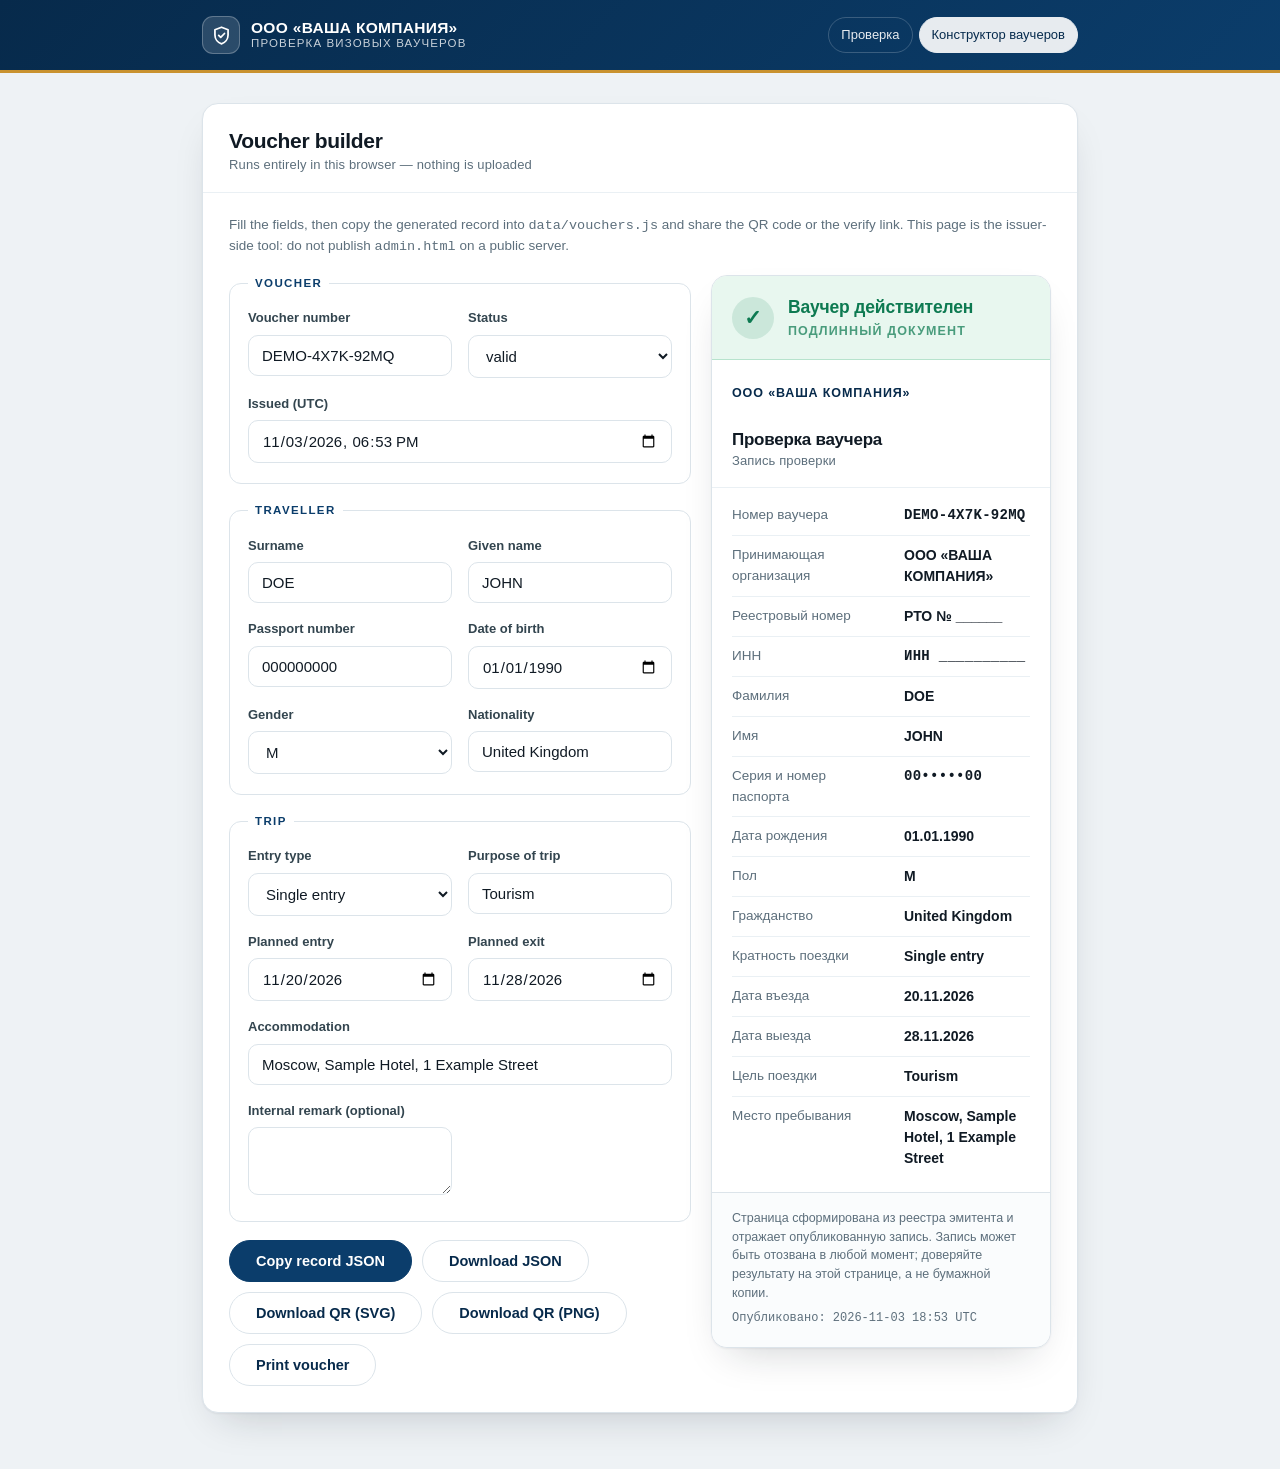
==== admin.html @ 79bb1c5e "Voucher verification site" ====
<!DOCTYPE html>
<html lang="en">
<head>
<meta charset="utf-8">
<meta name="viewport" content="width=device-width, initial-scale=1">
<meta name="robots" content="noindex, nofollow">
<title>Voucher builder (private)</title>
<link rel="icon" href="data:image/svg+xml,%3Csvg xmlns='http://www.w3.org/2000/svg' viewBox='0 0 24 24'%3E%3Crect width='24' height='24' rx='6' fill='%230e6d7a'/%3E%3Cpath d='M12 4.5 6 7v5c0 3.9 2.6 7.3 6 8.4 3.4-1.1 6-4.5 6-8.4V7l-6-2.5Z' fill='none' stroke='%23fff' stroke-width='1.7'/%3E%3Cpath d='m9 11.6 2.1 2.1 3.9-4' fill='none' stroke='%23fff' stroke-width='1.7' stroke-linecap='round' stroke-linejoin='round'/%3E%3C/svg%3E">
<link rel="stylesheet" href="assets/style.css">
</head>
<body data-page="admin">
<div data-topbar></div>
<main class="wrap" id="app">
  <noscript>
    <p style="padding:16px;background:#fff;border:1px solid #dce4ea;border-radius:12px">
      Для конструктора ваучеров требуется JavaScript.
    </p>
  </noscript>
</main>
<script src="data/vouchers.js?v=4"></script>
<script src="qrcode.js"></script>
<script src="app.js?v=4"></script>
</body>
</html>
---- assets/style.css ----
/* ==========================================================================
   Visa Voucher Verification Portal
   Original theme - not copied from any third-party site.
   ========================================================================== */

:root {
  --ink: #101a24;
  --ink-soft: #33454f;
  --muted: #5d6f7c;
  --paper: #eef2f5;
  --card: #ffffff;
  --line: #dce4ea;
  --line-soft: #eaf0f4;

  --accent: #0b3d6b;
  --accent-deep: #072a4b;
  --accent-soft: #eaf1f8;
  --gold: #c9922f;

  --ok: #0d7a51;
  --ok-bg: #e8f7ef;
  --ok-line: #b7e3cd;
  --bad: #a3232b;
  --bad-bg: #fdecec;
  --bad-line: #f2c2c3;
  --warn: #8a5a00;
  --warn-bg: #fdf4e2;
  --warn-line: #f0dcb4;

  --radius: 16px;
  --shadow: 0 1px 2px rgba(16, 26, 36, .05), 0 18px 40px -18px rgba(16, 26, 36, .22);
  --mono: ui-monospace, SFMono-Regular, "SF Mono", Menlo, Consolas, "Liberation Mono", monospace;
  --sans: -apple-system, BlinkMacSystemFont, "Segoe UI", Roboto, "Helvetica Neue", Arial, sans-serif;
}

* { box-sizing: border-box; }

html { -webkit-text-size-adjust: 100%; }

body {
  margin: 0;
  min-height: 100vh;
  font-family: var(--sans);
  font-size: 15px;
  line-height: 1.5;
  color: var(--ink);
  background:
    radial-gradient(1200px 500px at 50% -260px, #ffffff 0%, rgba(255, 255, 255, 0) 70%),
    var(--paper);
  -webkit-font-smoothing: antialiased;
}

/* ---------- Top bar ---------- */

.topbar {
  background: linear-gradient(135deg, var(--accent-deep) 0%, var(--accent) 100%);
  color: #fff;
  border-bottom: 3px solid var(--gold);
}

.topbar-inner {
  max-width: 920px;
  margin: 0 auto;
  padding: 16px 22px;
  display: flex;
  align-items: center;
  gap: 14px;
  flex-wrap: wrap;
}

.brand {
  display: flex;
  align-items: center;
  gap: 11px;
  text-decoration: none;
  color: inherit;
}

.brand-mark {
  width: 38px;
  height: 38px;
  border-radius: 11px;
  background: rgba(255, 255, 255, .14);
  border: 1px solid rgba(255, 255, 255, .25);
  display: grid;
  place-items: center;
  flex: none;
}

.brand-name {
  font-weight: 700;
  letter-spacing: .02em;
  font-size: 15.5px;
  line-height: 1.2;
}

.brand-sub {
  display: block;
  font-size: 11.5px;
  font-weight: 500;
  letter-spacing: .1em;
  text-transform: uppercase;
  opacity: .78;
}

.topbar-links {
  margin-left: auto;
  display: flex;
  gap: 6px;
  flex-wrap: wrap;
}

.topbar-links a {
  color: #fff;
  text-decoration: none;
  font-size: 13px;
  font-weight: 500;
  padding: 7px 12px;
  border-radius: 999px;
  border: 1px solid rgba(255, 255, 255, .22);
  opacity: .9;
  transition: background .15s ease, opacity .15s ease;
}

.topbar-links a:hover { background: rgba(255, 255, 255, .14); opacity: 1; }
.topbar-links a[aria-current="page"] { background: #fff; color: var(--accent-deep); border-color: #fff; }

/* ---------- Layout ---------- */

.wrap {
  max-width: 920px;
  margin: 0 auto;
  padding: 30px 22px 56px;
}

.card {
  background: var(--card);
  border: 1px solid var(--line);
  border-radius: var(--radius);
  box-shadow: var(--shadow);
  overflow: hidden;
}

.card + .card { margin-top: 20px; }

/* ---------- Status banner ---------- */

.status {
  display: flex;
  align-items: center;
  gap: 14px;
  padding: 18px 26px;
  border-bottom: 1px solid var(--line);
}

.status-icon {
  width: 42px;
  height: 42px;
  border-radius: 50%;
  display: grid;
  place-items: center;
  flex: none;
  font-size: 21px;
  font-weight: 700;
}

.status-text strong {
  display: block;
  font-size: 17.5px;
  letter-spacing: -.01em;
}

.status-text span {
  display: block;
  font-size: 12.5px;
  letter-spacing: .09em;
  text-transform: uppercase;
  font-weight: 600;
  opacity: .72;
  margin-top: 2px;
}

.status--valid { background: var(--ok-bg); color: var(--ok); border-bottom-color: var(--ok-line); }
.status--valid .status-icon { background: rgba(13, 122, 81, .13); }

.status--revoked,
.status--notfound { background: var(--bad-bg); color: var(--bad); border-bottom-color: var(--bad-line); }
.status--revoked .status-icon,
.status--notfound .status-icon { background: rgba(163, 35, 43, .12); }

.status--expired { background: var(--warn-bg); color: var(--warn); border-bottom-color: var(--warn-line); }
.status--expired .status-icon { background: rgba(138, 90, 0, .12); }

/* ---------- Document head ---------- */

.doc-org {
  margin: 0 0 6px;
  font-size: 12.5px;
  font-weight: 700;
  letter-spacing: .07em;
  text-transform: uppercase;
  color: var(--accent-deep);
}

.doc-head {
  padding: 24px 26px 18px;
  border-bottom: 1px solid var(--line-soft);
  display: flex;
  align-items: flex-start;
  gap: 20px;
  flex-wrap: wrap;
}

.doc-title {
  margin: 0;
  font-size: 21px;
  letter-spacing: -.015em;
  line-height: 1.25;
}

.doc-title-sub {
  display: block;
  margin-top: 3px;
  font-size: 13px;
  font-weight: 400;
  color: var(--muted);
  letter-spacing: .01em;
}

.doc-badge {
  margin-left: auto;
  font-family: var(--mono);
  font-size: 12.5px;
  font-weight: 600;
  letter-spacing: .06em;
  color: var(--accent-deep);
  background: var(--accent-soft);
  border: 1px solid #cbe6ea;
  padding: 7px 12px;
  border-radius: 8px;
  white-space: nowrap;
}

/* ---------- Detail rows ---------- */

.rows {
  margin: 0;
  padding: 8px 26px 14px;
}

.rows > div {
  display: grid;
  grid-template-columns: minmax(215px, 36%) 1fr;
  gap: 3px 22px;
  padding: 12px 0;
  border-bottom: 1px solid var(--line-soft);
}

.rows > div:last-child { border-bottom: none; }

.rows dt {
  color: var(--muted);
  font-size: 13.5px;
}

.rows dt em {
  display: block;
  font-style: normal;
  font-size: 12px;
  opacity: .75;
  letter-spacing: .01em;
}

.rows dd {
  margin: 0;
  font-size: 15.5px;
  font-weight: 600;
  color: var(--ink);
  overflow-wrap: anywhere;
}

.rows dd.mono { font-family: var(--mono); font-size: 14.5px; letter-spacing: .02em; }

.section-label {
  padding: 18px 26px 0;
  font-size: 11.5px;
  font-weight: 700;
  letter-spacing: .13em;
  text-transform: uppercase;
  color: var(--accent);
}

/* ---------- QR block ---------- */

.qr-block {
  display: flex;
  gap: 20px;
  align-items: center;
  padding: 20px 26px 24px;
  border-top: 1px dashed var(--line);
  background: #fbfcfd;
}

.qr-frame {
  flex: none;
  width: 132px;
  height: 132px;
  padding: 8px;
  background: #fff;
  border: 1px solid var(--line);
  border-radius: 12px;
}

.qr-frame svg,
.qr-frame canvas { display: block; width: 100%; height: 100%; }

.qr-block--solo {
  justify-content: center;
  padding-top: 24px;
  padding-bottom: 24px;
}

.qr-note { font-size: 13px; color: var(--muted); margin: 0 0 6px; }
.qr-url {
  font-family: var(--mono);
  font-size: 12px;
  color: var(--ink-soft);
  background: #fff;
  border: 1px solid var(--line);
  border-radius: 8px;
  padding: 7px 10px;
  overflow-wrap: anywhere;
}

/* ---------- Footer ---------- */

.doc-foot {
  padding: 16px 26px 20px;
  border-top: 1px solid var(--line);
  background: #fafcfd;
  font-size: 12.5px;
  color: var(--muted);
}

.doc-foot p { margin: 0 0 6px; }
.doc-foot p:last-child { margin-bottom: 0; }

.verify-meta {
  margin: 0 0 10px;
  font-family: var(--mono);
  font-size: 12px;
}

.meta-row {
  display: flex;
  flex-wrap: wrap;
  gap: 4px 18px;
  font-family: var(--mono);
  font-size: 11.5px;
  letter-spacing: .01em;
  opacity: .9;
}

/* ---------- Forms ---------- */

.form-body { padding: 22px 26px 26px; }

.field { margin-bottom: 16px; }

.field label {
  display: block;
  font-size: 13px;
  font-weight: 600;
  color: var(--ink-soft);
  margin-bottom: 7px;
}

.field .hint {
  display: block;
  font-weight: 400;
  font-size: 12px;
  color: var(--muted);
  margin-top: 5px;
}

input[type="text"],
input[type="date"],
input[type="datetime-local"],
select,
textarea {
  width: 100%;
  font-family: inherit;
  font-size: 15px;
  color: var(--ink);
  background: #fff;
  border: 1.5px solid var(--line);
  border-radius: 10px;
  padding: 11px 13px;
  transition: border-color .15s ease, box-shadow .15s ease;
}

input:focus, select:focus, textarea:focus {
  outline: none;
  border-color: var(--accent);
  box-shadow: 0 0 0 3px rgba(14, 109, 122, .13);
}

.code-input {
  font-family: var(--mono);
  font-size: 18px;
  letter-spacing: .14em;
  text-transform: uppercase;
  text-align: center;
  padding: 14px 12px;
}

.btn {
  display: inline-flex;
  align-items: center;
  justify-content: center;
  gap: 8px;
  font-family: inherit;
  font-size: 14.5px;
  font-weight: 600;
  color: #fff;
  background: var(--accent);
  border: 1px solid var(--accent);
  border-radius: 999px;
  padding: 12px 26px;
  cursor: pointer;
  text-decoration: none;
  transition: background .15s ease, transform .06s ease;
}

.btn:hover { background: var(--accent-deep); border-color: var(--accent-deep); }
.btn:active { transform: translateY(1px); }

.btn--ghost {
  background: #fff;
  color: var(--accent-deep);
  border-color: var(--line);
}

.btn--ghost:hover { background: var(--accent-soft); border-color: #cbe6ea; }

.btn--sm { padding: 9px 16px; font-size: 13px; }
.btn--block { width: 100%; }

.btn-row { display: flex; flex-wrap: wrap; gap: 10px; align-items: center; }

/* ---------- Lookup hero ---------- */

.hero {
  padding: 30px 26px 26px;
  text-align: center;
}

.hero h1 {
  margin: 0 0 8px;
  font-size: 25px;
  letter-spacing: -.02em;
  line-height: 1.2;
}

.hero p {
  margin: 0 auto 22px;
  max-width: 480px;
  color: var(--muted);
  font-size: 14.5px;
}

.lookup { max-width: 420px; margin: 0 auto; text-align: left; }

.lookup .field { margin-bottom: 14px; }

.alert {
  margin: 14px 0 0;
  font-size: 13.5px;
  color: var(--bad);
  text-align: center;
}

.alert[hidden] { display: none; }

/* ---------- How it works ---------- */

.steps {
  display: grid;
  grid-template-columns: repeat(3, 1fr);
  gap: 14px;
  margin-top: 20px;
}

.step {
  background: #fff;
  border: 1px solid var(--line);
  border-radius: 14px;
  padding: 18px 18px 16px;
  box-shadow: 0 1px 2px rgba(16, 26, 36, .04);
}

.step-num {
  width: 26px;
  height: 26px;
  border-radius: 8px;
  display: grid;
  place-items: center;
  font-size: 12.5px;
  font-weight: 700;
  color: var(--accent-deep);
  background: var(--accent-soft);
  margin-bottom: 10px;
}

.step h3 { margin: 0 0 4px; font-size: 14px; }
.step p { margin: 0; font-size: 13px; color: var(--muted); }

/* ---------- Admin ---------- */

.grid-2 { display: grid; grid-template-columns: 1fr 1fr; gap: 0 16px; }

fieldset {
  border: 1px solid var(--line);
  border-radius: 12px;
  padding: 16px 18px 4px;
  margin: 0 0 18px;
}

legend {
  padding: 0 7px;
  font-size: 11.5px;
  font-weight: 700;
  letter-spacing: .12em;
  text-transform: uppercase;
  color: var(--accent);
}

.split {
  display: grid;
  grid-template-columns: minmax(0, 1fr) 340px;
  gap: 20px;
  align-items: start;
}

.sticky { position: sticky; top: 20px; }

.preview-card .doc-head,
.preview-card .rows,
.preview-card .doc-foot,
.preview-card .status,
.preview-card .qr-block { padding-left: 20px; padding-right: 20px; }

.preview-card .doc-title { font-size: 17px; }
.preview-card .rows dd { font-size: 14px; }
.preview-card .rows > div { grid-template-columns: minmax(150px, 44%) 1fr; padding: 9px 0; }

textarea {
  font-family: var(--mono);
  font-size: 12px;
  line-height: 1.55;
  resize: vertical;
  min-height: 150px;
}

.toast {
  position: fixed;
  left: 50%;
  bottom: 26px;
  transform: translate(-50%, 20px);
  background: var(--ink);
  color: #fff;
  font-size: 13.5px;
  font-weight: 500;
  padding: 10px 18px;
  border-radius: 999px;
  opacity: 0;
  pointer-events: none;
  transition: opacity .2s ease, transform .2s ease;
  z-index: 40;
}

.toast.is-on { opacity: 1; transform: translate(-50%, 0); }

/* ---------- Print ---------- */

@media print {
  @page { margin: 14mm; }

  body { background: #fff; font-size: 12px; }

  .topbar, .no-print, .btn, .btn-row, .toast, .steps, .hero p { display: none !important; }

  .wrap { max-width: none; padding: 0; }

  .card, .preview-card {
    border: 1px solid #c9d3da;
    border-radius: 6px;
    box-shadow: none;
  }

  .status { padding: 12px 18px !important; }
  .rows, .doc-foot, .doc-head, .qr-block { padding-left: 18px !important; padding-right: 18px !important; }
  .rows > div { padding: 7px 0; }
  .qr-block { break-inside: avoid; }
}

/* ---------- Responsive ---------- */

@media (max-width: 760px) {
  .split { grid-template-columns: 1fr; }
  .sticky { position: static; }
  .steps { grid-template-columns: 1fr; }
  .grid-2 { grid-template-columns: 1fr; }
}

@media (max-width: 620px) {
  .wrap { padding: 20px 14px 40px; }
  .rows > div { grid-template-columns: 1fr; gap: 1px; }
  .doc-head, .rows, .doc-foot, .status, .qr-block, .form-body, .hero { padding-left: 18px; padding-right: 18px; }
  .doc-badge { margin-left: 0; }
  .qr-block { flex-direction: column; align-items: flex-start; }
  .hero h1 { font-size: 21px; }
}
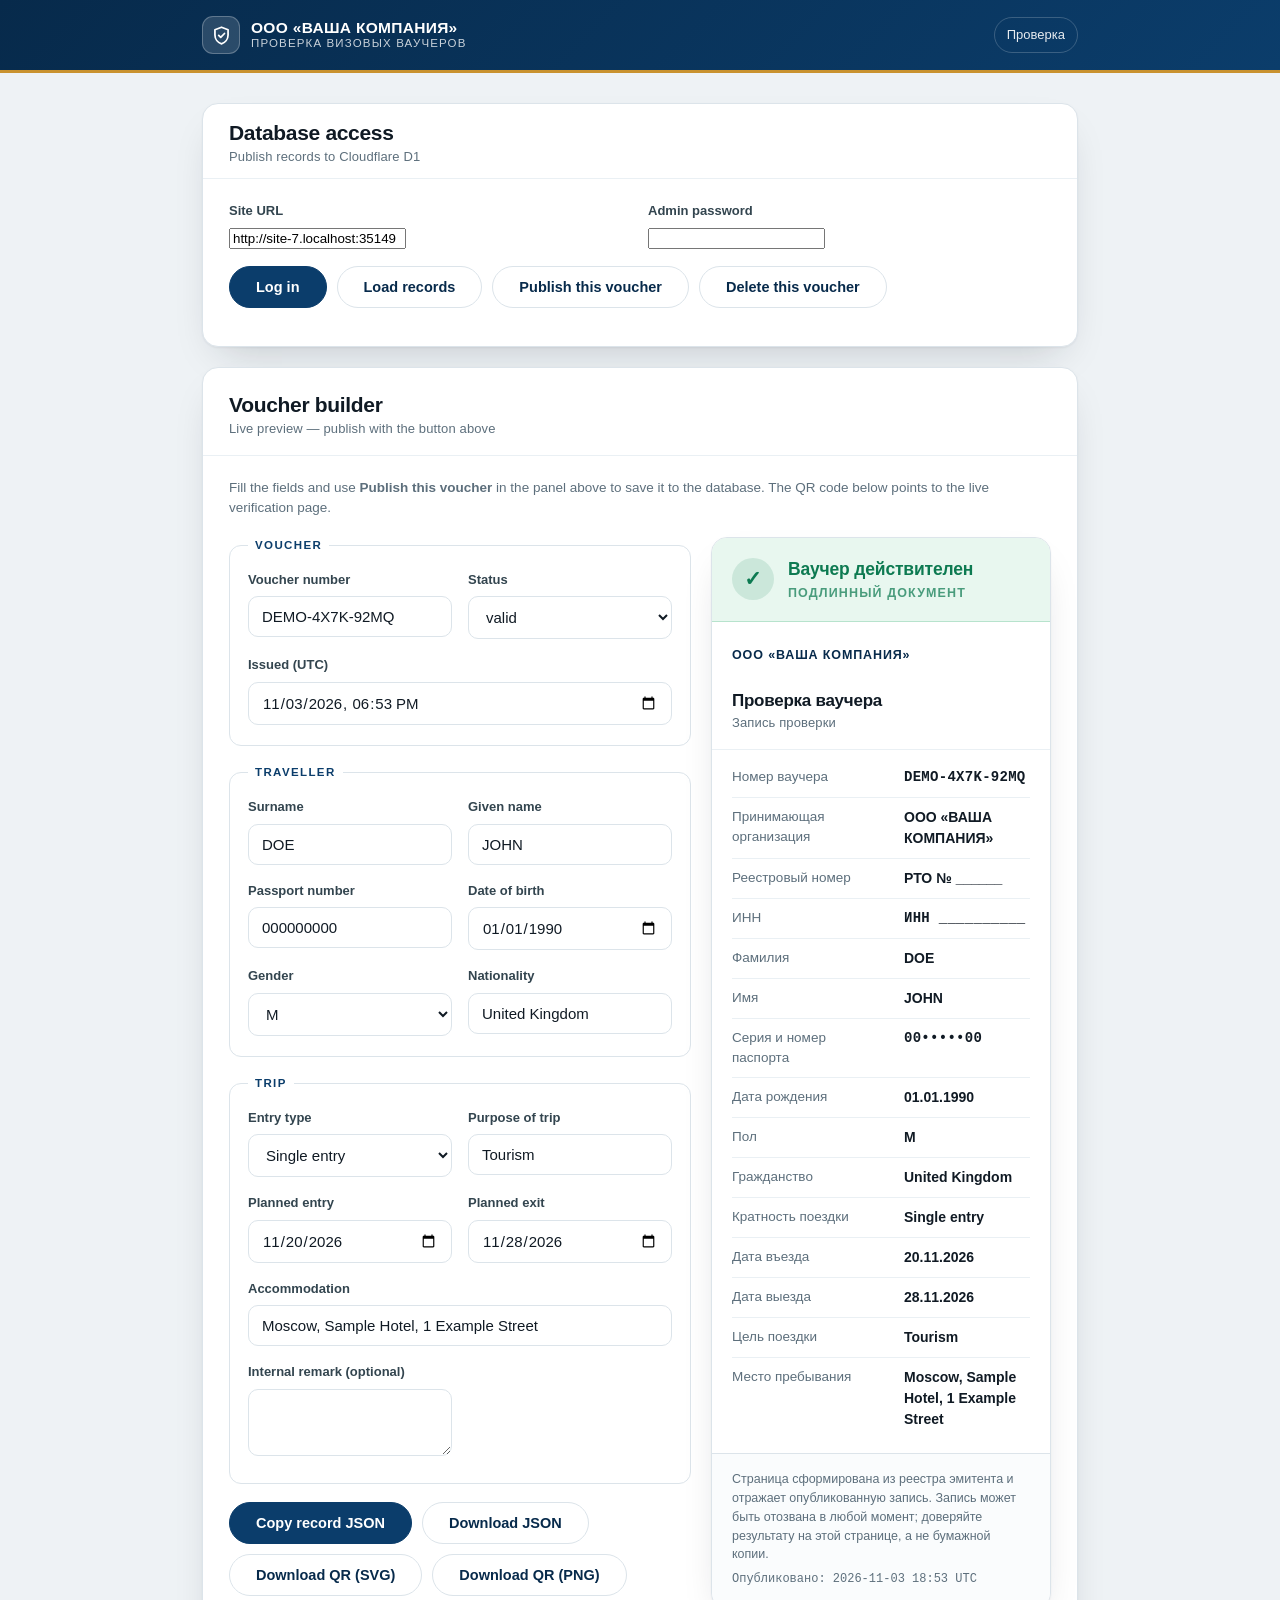
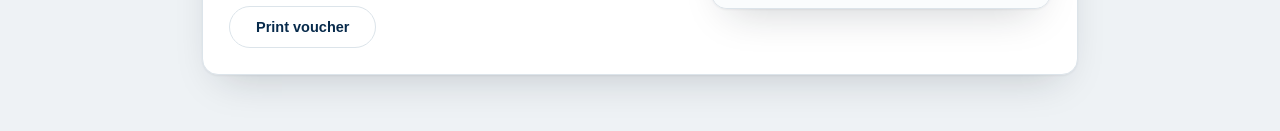
==== commit 3df193cb: "Switch to Cloudflare Pages with D1 database and protected admin API" ====
--- a/admin.html
+++ b/admin.html
@@ -17,8 +17,8 @@
     </p>
   </noscript>
 </main>
-<script src="data/vouchers.js?v=4"></script>
+<script src="data/vouchers.js?v=6"></script>
 <script src="qrcode.js"></script>
-<script src="app.js?v=4"></script>
+<script src="app.js?v=6"></script>
 </body>
 </html>
--- a/assets/style.css
+++ b/assets/style.css
@@ -621,3 +621,42 @@
   .qr-block { flex-direction: column; align-items: flex-start; }
   .hero h1 { font-size: 21px; }
 }
+
+/* ---------- Admin / database panel ---------- */
+
+.admin-sync { margin-bottom: 18px; }
+.admin-sync .doc-head { padding-top: 16px; padding-bottom: 12px; }
+.admin-recs {
+  border: 1px solid var(--line);
+  border-radius: 10px;
+  overflow: hidden;
+}
+.admin-rec {
+  display: flex;
+  align-items: center;
+  gap: 14px;
+  padding: 9px 12px;
+  border-top: 1px solid var(--line);
+  font-size: 13px;
+}
+.admin-rec:first-child { border-top: 0; }
+.admin-rec .mono { font-weight: 700; min-width: 150px; }
+.admin-rec .rec-name { flex: 1; color: var(--muted); }
+.admin-rec .btn { padding: 5px 12px; font-size: 12px; }
+.rec-status {
+  font-size: 11px;
+  text-transform: uppercase;
+  letter-spacing: .05em;
+  padding: 2px 8px;
+  border-radius: 999px;
+  background: #e8f5f2;
+  color: #0e6d7a;
+}
+.rec-status--revoked { background: #fdecec; color: #b3261e; }
+.rec-status--expired { background: #fff5e5; color: #8a5a00; }
+
+@media (max-width: 620px) {
+  .admin-rec { flex-wrap: wrap; gap: 6px 10px; }
+  .admin-rec .mono { min-width: 0; }
+  .admin-rec .rec-name { flex-basis: 100%; }
+}
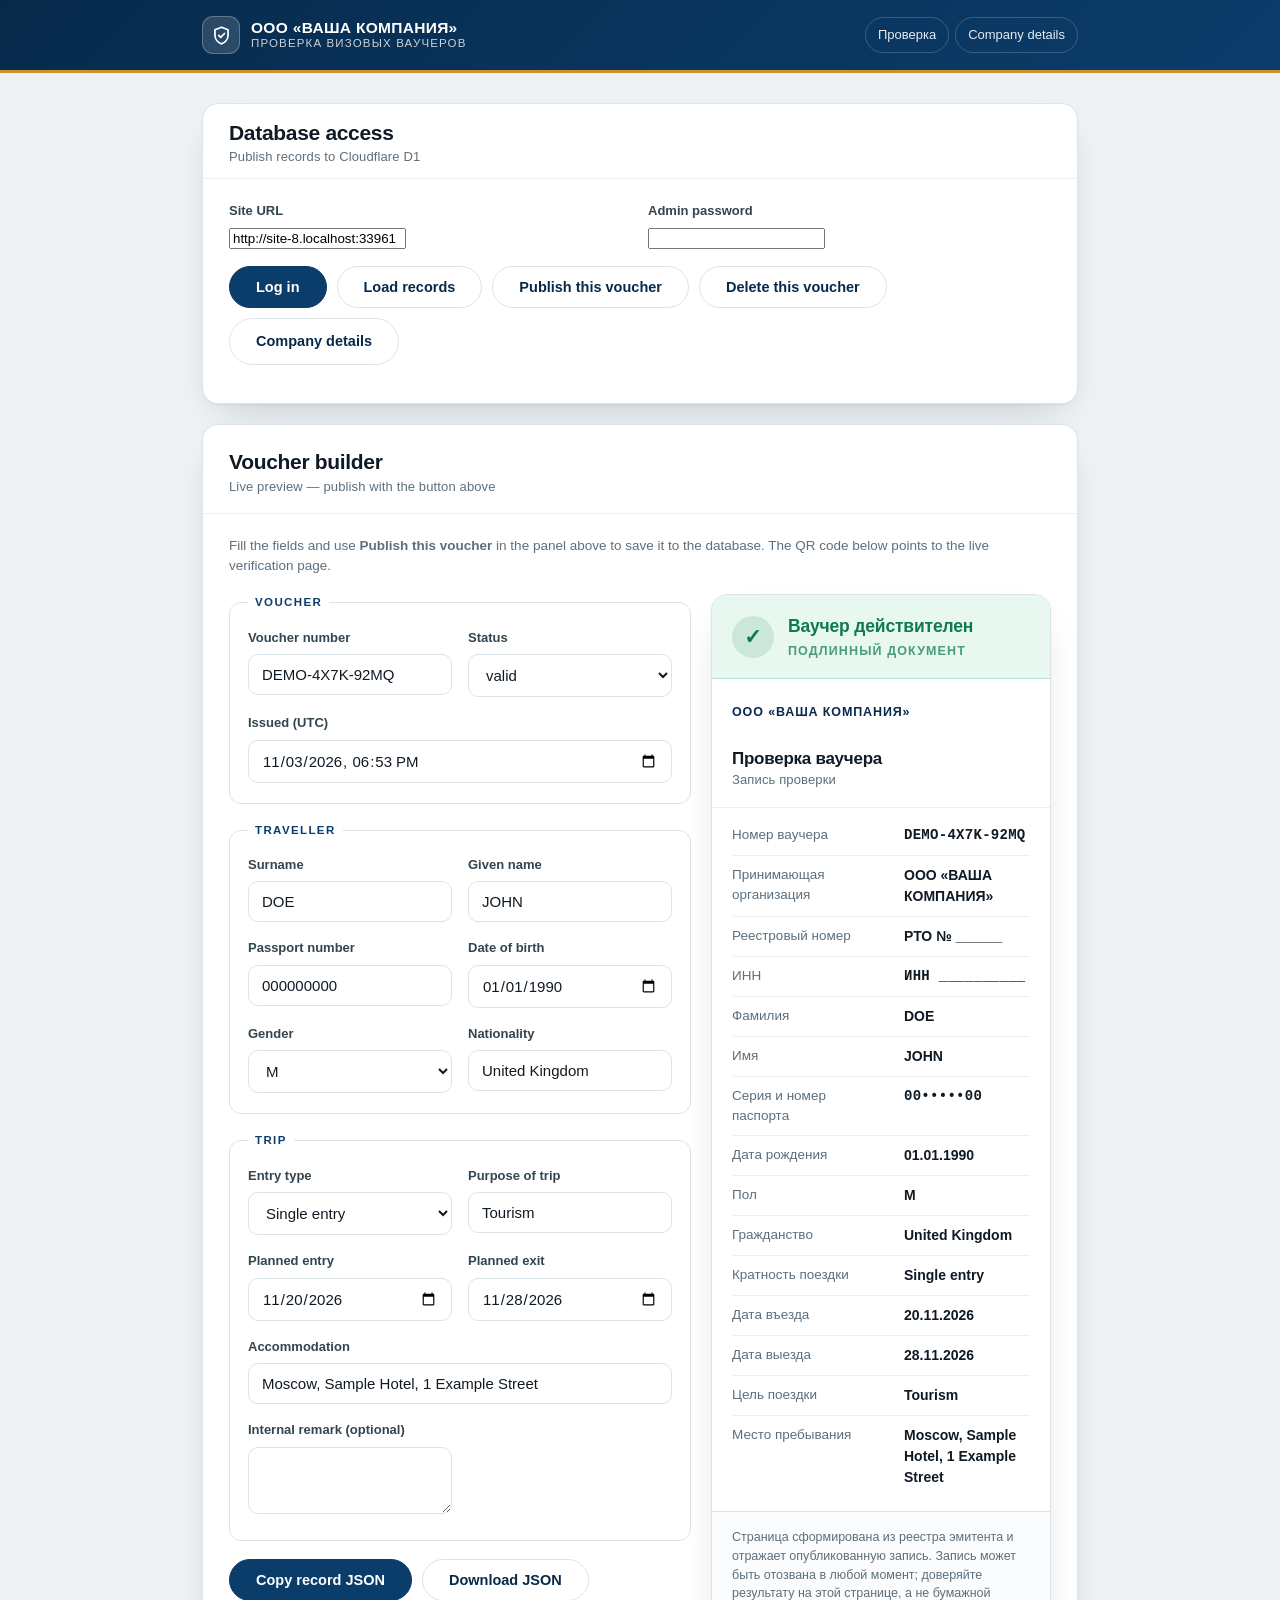
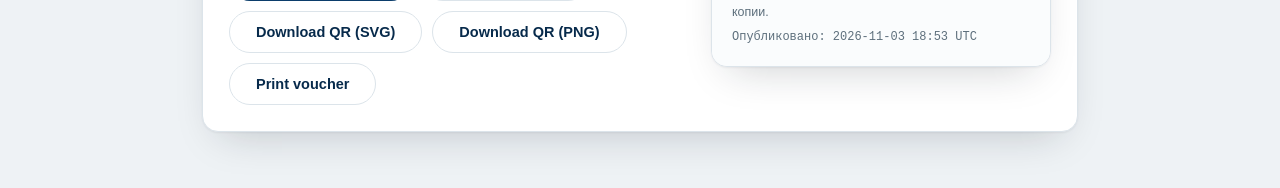
==== commit d138d3a3: "Add browser-editable company details page backed by D1" ====
--- a/admin.html
+++ b/admin.html
@@ -17,8 +17,8 @@
     </p>
   </noscript>
 </main>
-<script src="data/vouchers.js?v=6"></script>
+<script src="data/vouchers.js?v=7"></script>
 <script src="qrcode.js"></script>
-<script src="app.js?v=6"></script>
+<script src="app.js?v=7"></script>
 </body>
 </html>
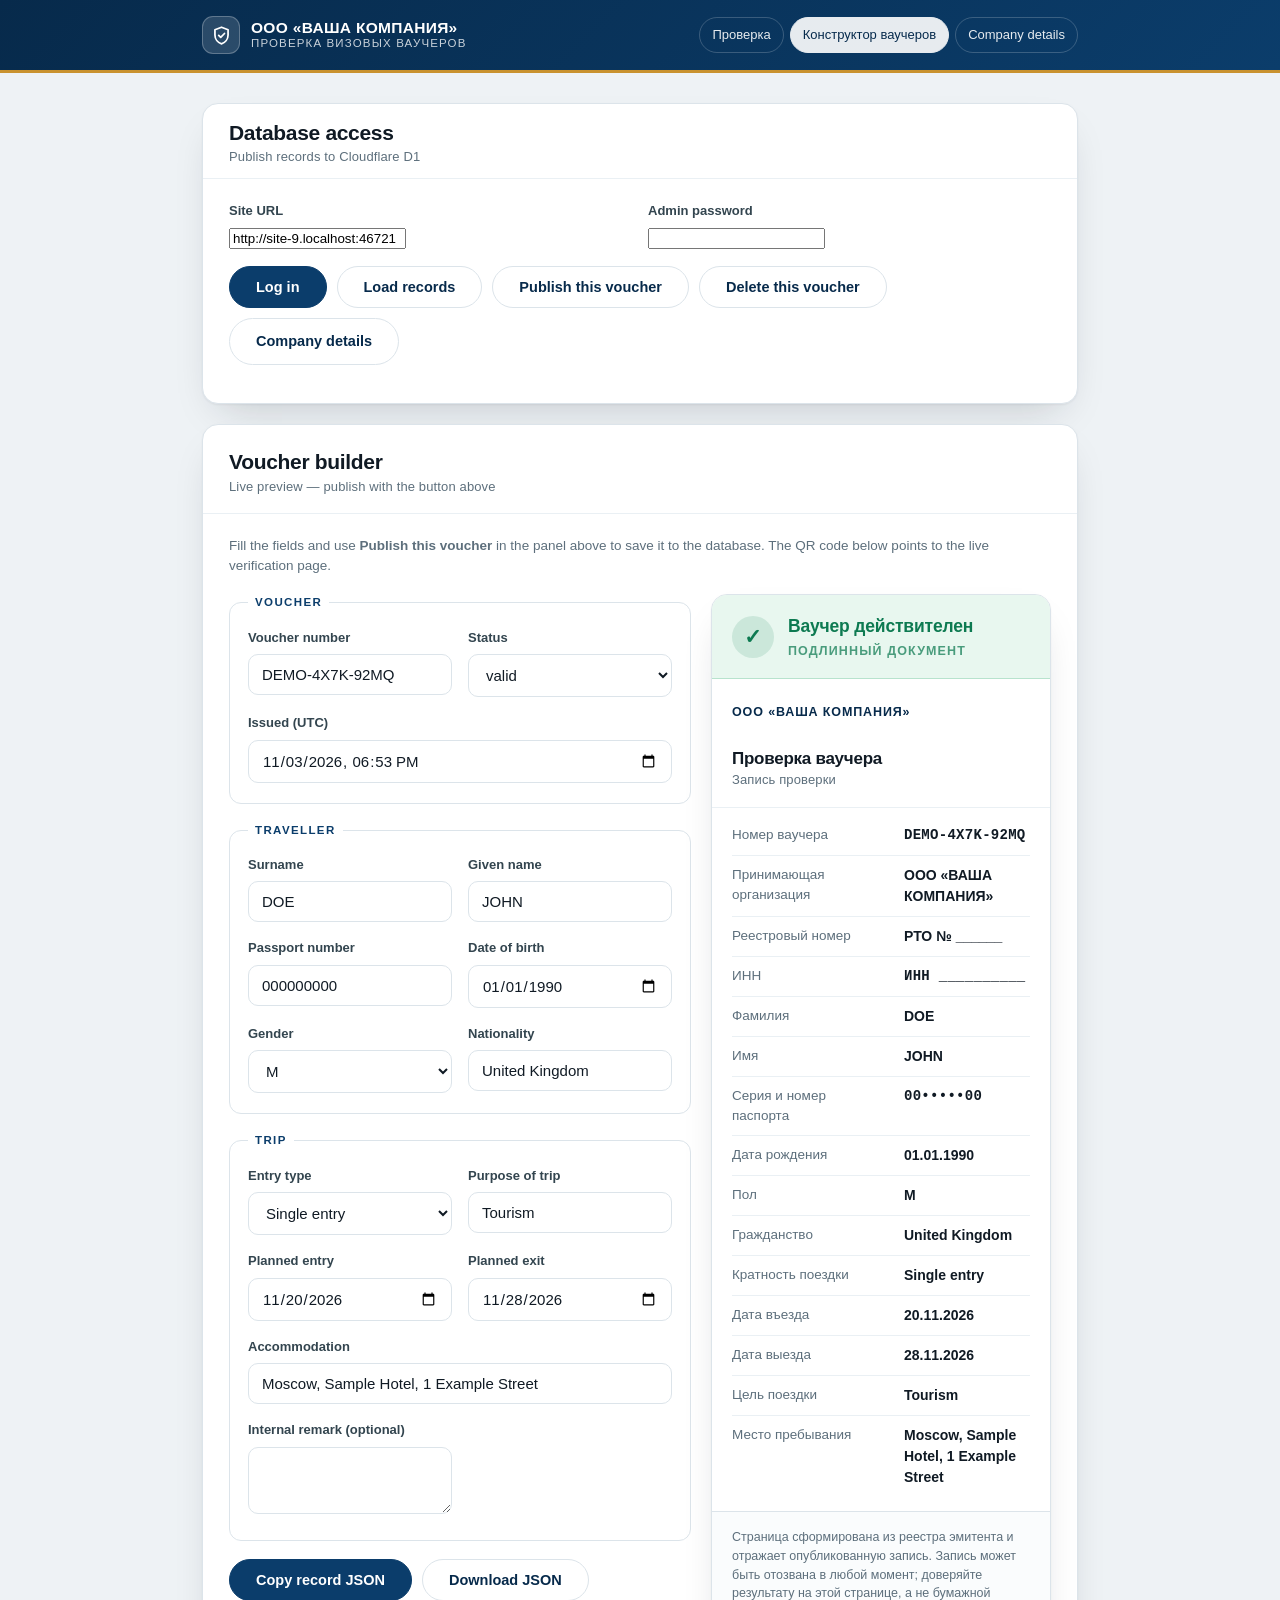
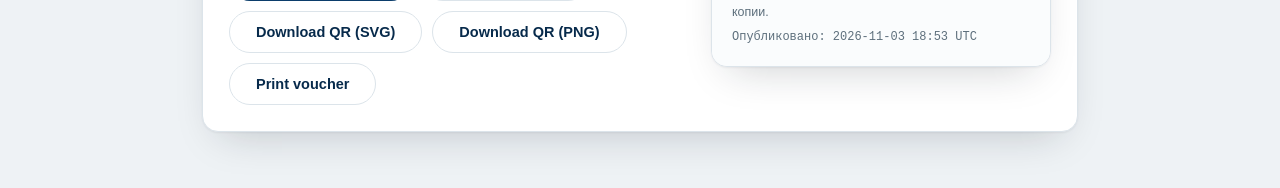
==== commit c298a982: "Show admin navigation on issuer pages and update docs" ====
--- a/admin.html
+++ b/admin.html
@@ -17,8 +17,8 @@
     </p>
   </noscript>
 </main>
-<script src="data/vouchers.js?v=7"></script>
+<script src="data/vouchers.js?v=8"></script>
 <script src="qrcode.js"></script>
-<script src="app.js?v=7"></script>
+<script src="app.js?v=8"></script>
 </body>
 </html>
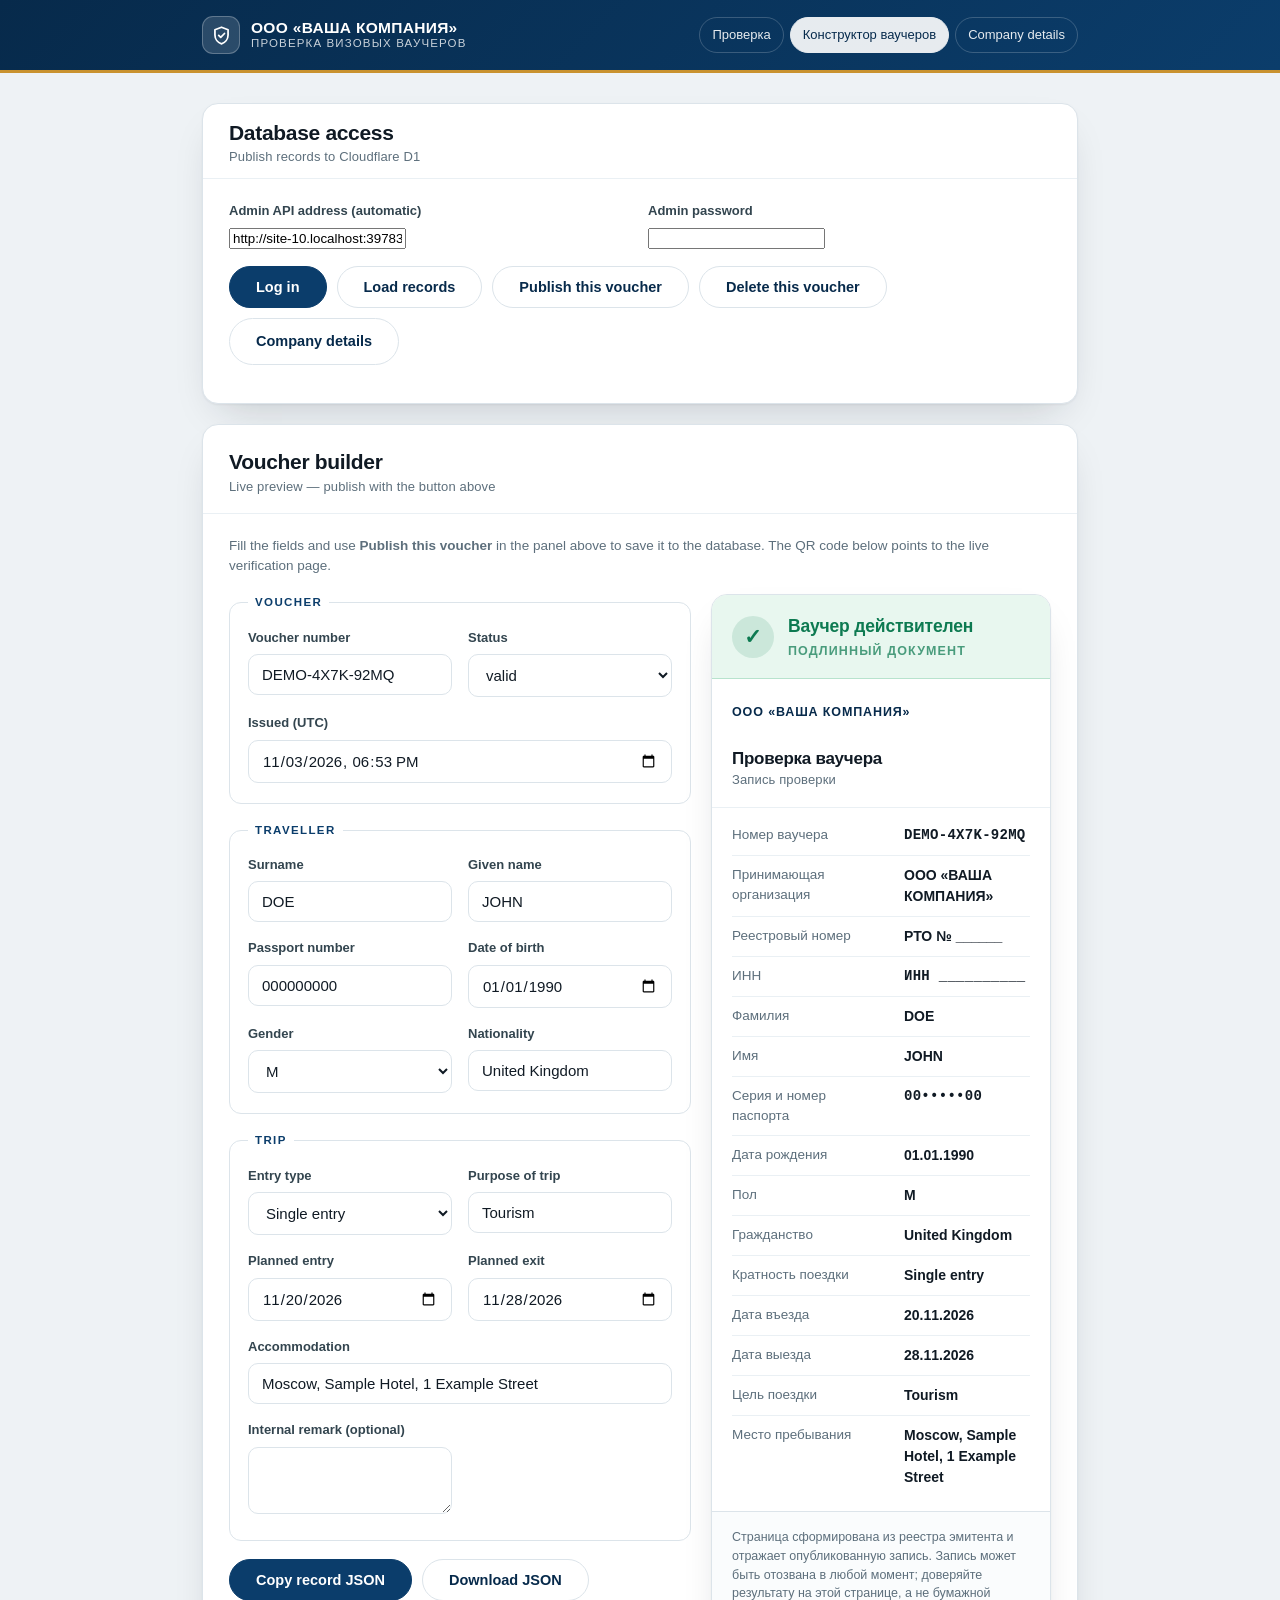
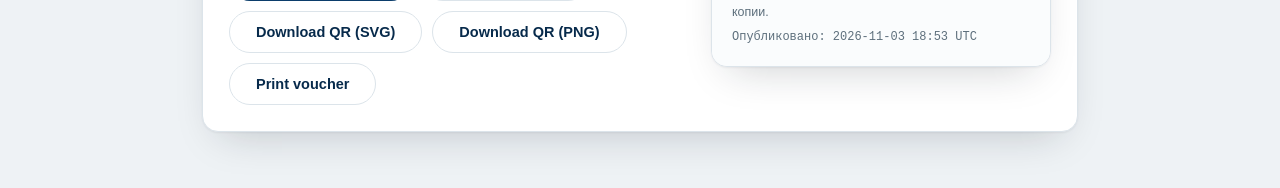
==== commit 588b6bc4: "Add editable public domain setting to company admin page" ====
--- a/admin.html
+++ b/admin.html
@@ -17,8 +17,8 @@
     </p>
   </noscript>
 </main>
-<script src="data/vouchers.js?v=8"></script>
+<script src="data/vouchers.js?v=9"></script>
 <script src="qrcode.js"></script>
-<script src="app.js?v=8"></script>
+<script src="app.js?v=9"></script>
 </body>
 </html>
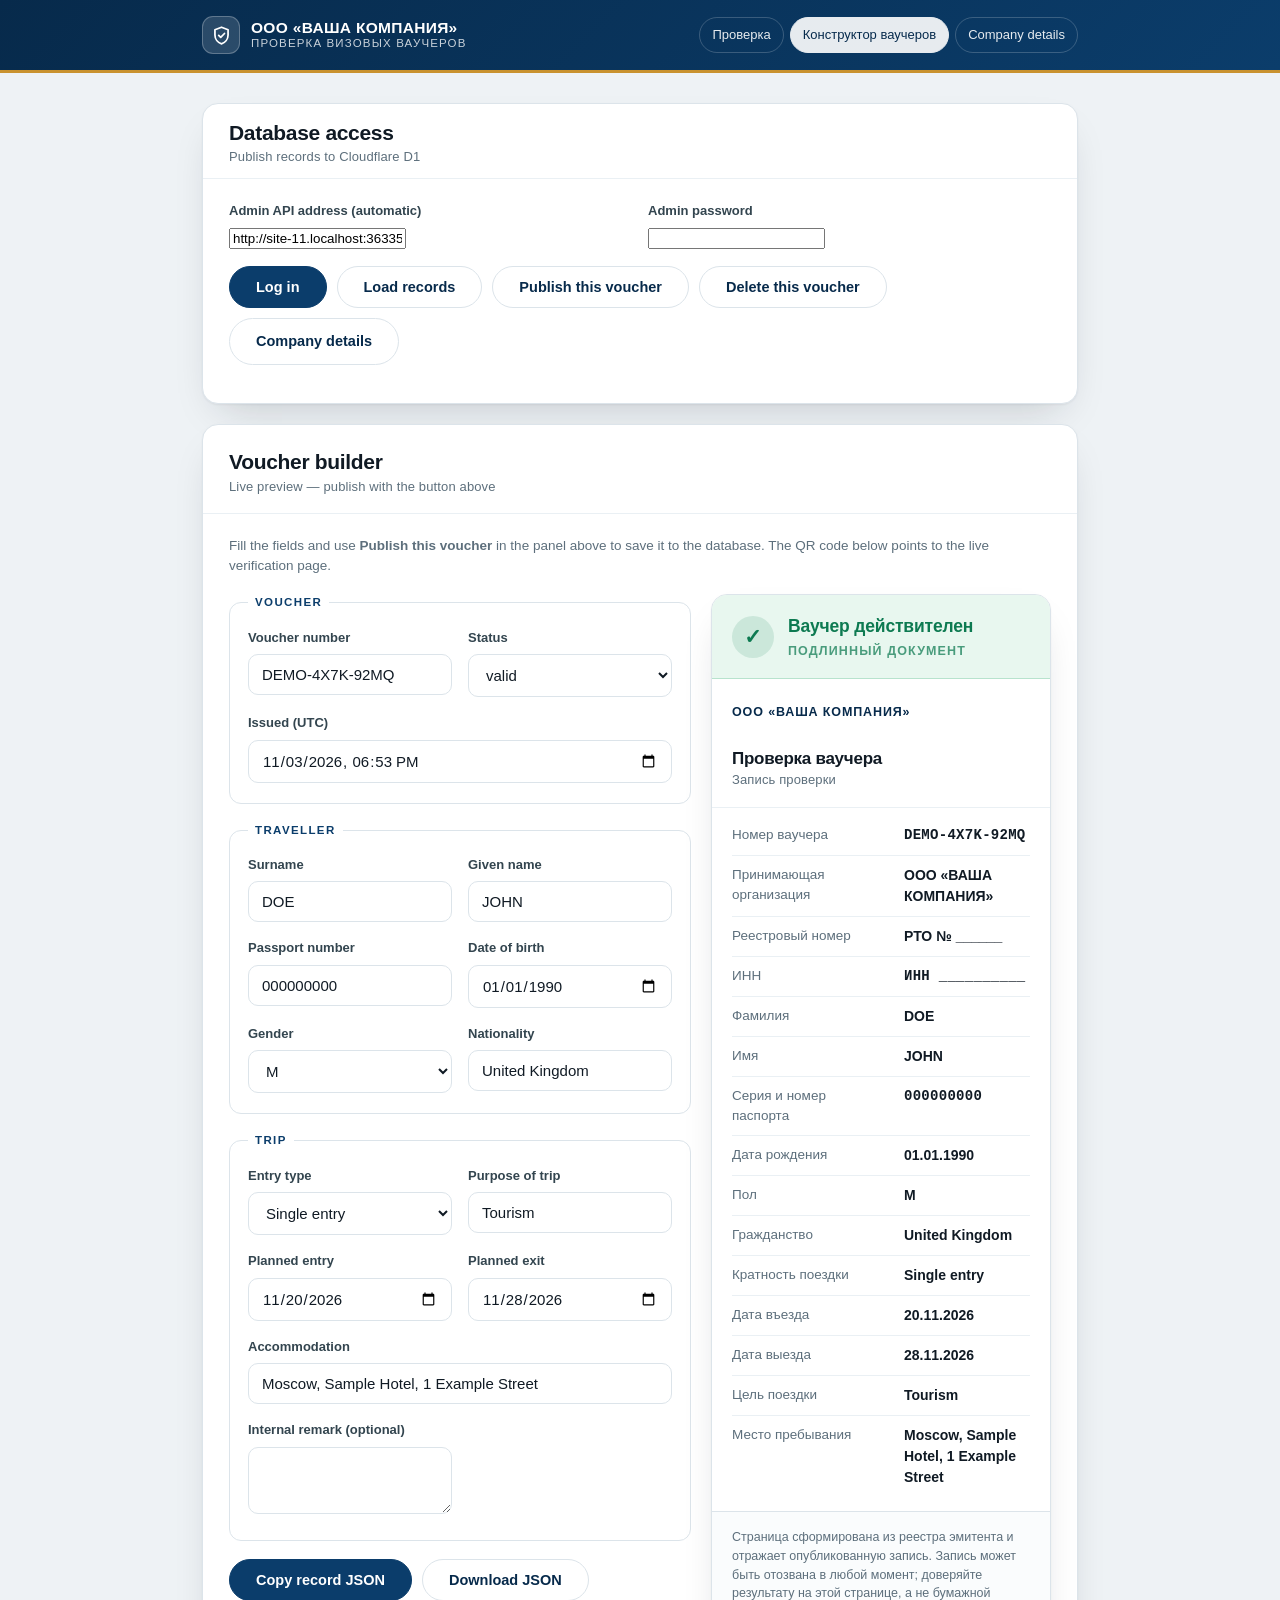
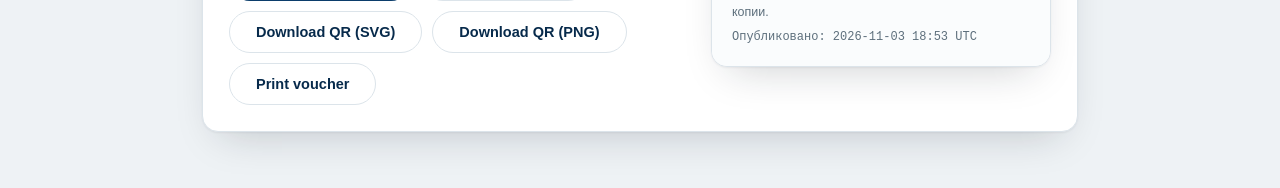
==== commit 33a8c150: "Show full passport number on verification page" ====
--- a/admin.html
+++ b/admin.html
@@ -17,8 +17,8 @@
     </p>
   </noscript>
 </main>
-<script src="data/vouchers.js?v=9"></script>
+<script src="data/vouchers.js?v=10"></script>
 <script src="qrcode.js"></script>
-<script src="app.js?v=9"></script>
+<script src="app.js?v=10"></script>
 </body>
 </html>
